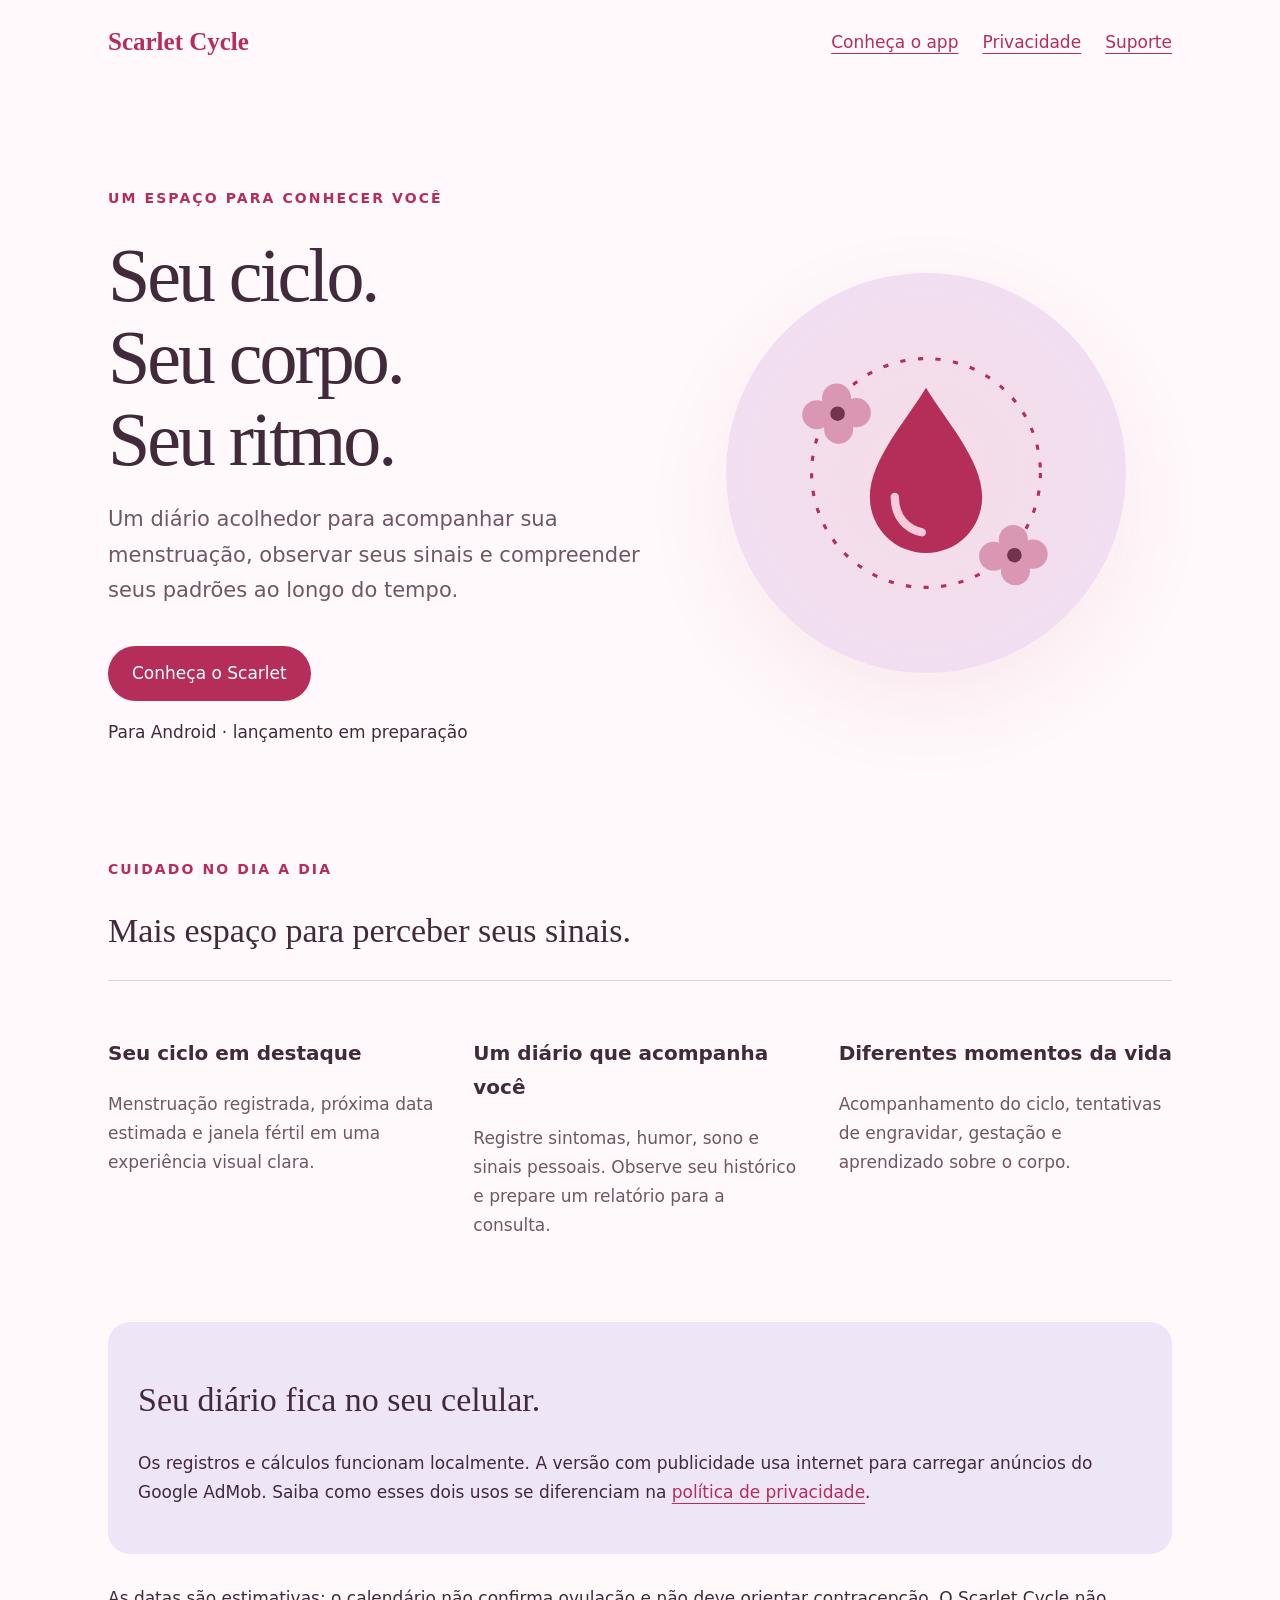
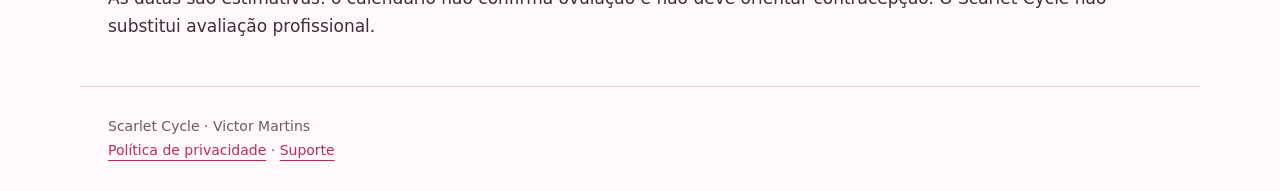
==== scarlet-cycle/index.html @ 193ae968 "Publica site Scarlet Cycle com privacidade, suporte e app-ads.txt" ====
<!doctype html><html lang="pt-BR"><head><meta charset="utf-8"><meta name="viewport" content="width=device-width,initial-scale=1"><meta name="description" content="Scarlet Cycle: diário menstrual, estimativas do ciclo e acompanhamento pessoal no seu celular."><title>Scarlet Cycle — Seu ciclo, seu ritmo</title><link rel="stylesheet" href="style.css"></head><body><header><a class="brand" href="./">Scarlet Cycle</a><nav aria-label="Navegação principal"><a href="#recursos">Conheça o app</a><a href="privacidade.html">Privacidade</a><a href="suporte.html">Suporte</a></nav></header><main><section class="hero"><div><span class="eyebrow">Um espaço para conhecer você</span><h1>Seu ciclo.<br>Seu corpo.<br>Seu ritmo.</h1><p class="lead">Um diário acolhedor para acompanhar sua menstruação, observar seus sinais e compreender seus padrões ao longo do tempo.</p><a class="button" href="#recursos">Conheça o Scarlet</a><p>Para Android · lançamento em preparação</p></div><div class="art"><svg viewBox="0 0 300 300" role="img" aria-label="Gota escarlate dentro de um ciclo com flores"><circle cx="150" cy="150" r="110" fill="none" stroke="#b52e59" stroke-width="3" stroke-dasharray="5 12"/><path d="M150 68C133 97 96 137 96 173a54 54 0 00108 0c0-36-37-76-54-105Z" fill="#b52e59"/><path d="M120 173c0 20 12 31 26 34" fill="none" stroke="#f8cadb" stroke-width="8" stroke-linecap="round"/><g fill="#d997b4"><circle cx="64" cy="78" r="14"/><circle cx="45" cy="94" r="14"/><circle cx="66" cy="108" r="14"/><circle cx="83" cy="92" r="14"/><circle cx="234" cy="214" r="14"/><circle cx="215" cy="230" r="14"/><circle cx="236" cy="244" r="14"/><circle cx="253" cy="228" r="14"/></g><g fill="#73334f"><circle cx="65" cy="93" r="7"/><circle cx="235" cy="229" r="7"/></g></svg></div></section><section id="recursos"><span class="eyebrow">Cuidado no dia a dia</span><h2>Mais espaço para perceber seus sinais.</h2><div class="features"><article><h3>Seu ciclo em destaque</h3><p>Menstruação registrada, próxima data estimada e janela fértil em uma experiência visual clara.</p></article><article><h3>Um diário que acompanha você</h3><p>Registre sintomas, humor, sono e sinais pessoais. Observe seu histórico e prepare um relatório para a consulta.</p></article><article><h3>Diferentes momentos da vida</h3><p>Acompanhamento do ciclo, tentativas de engravidar, gestação e aprendizado sobre o corpo.</p></article></div></section><section class="note"><h2>Seu diário fica no seu celular.</h2><p>Os registros e cálculos funcionam localmente. A versão com publicidade usa internet para carregar anúncios do Google AdMob. Saiba como esses dois usos se diferenciam na <a href="privacidade.html">política de privacidade</a>.</p></section><p>As datas são estimativas: o calendário não confirma ovulação e não deve orientar contracepção. O Scarlet Cycle não substitui avaliação profissional.</p></main><footer>Scarlet Cycle · Victor Martins<br><a href="privacidade.html">Política de privacidade</a> · <a href="suporte.html">Suporte</a></footer></body></html>
---- scarlet-cycle/style.css ----
:root{--ink:#412b3a;--red:#b52e59;--muted:#705765}*{box-sizing:border-box}body{margin:0;color:var(--ink);background:#fff9fb;font:17px/1.7 system-ui,sans-serif}a{color:var(--red);text-underline-offset:5px}a:focus-visible{outline:3px solid #73334f;outline-offset:5px}header,footer,main{max-width:1120px;margin:auto;padding:28px}header{display:flex;align-items:center;justify-content:space-between;gap:24px}nav{display:flex;gap:24px;flex-wrap:wrap}.brand{font:700 25px Georgia,serif;text-decoration:none}.hero{display:grid;grid-template-columns:1.25fr 1fr;align-items:center;gap:60px;padding:70px 0 90px}.eyebrow{font-size:14px;letter-spacing:.15em;text-transform:uppercase;color:var(--red);font-weight:700}h1{font:400 clamp(42px,6vw,76px)/1.08 Georgia,serif;letter-spacing:-.04em;margin:22px 0}h2{font:400 34px/1.2 Georgia,serif}h3{font-size:20px}.lead{font-size:21px;color:var(--muted);max-width:600px}.button{display:inline-block;background:var(--red);color:white;padding:13px 24px;border-radius:30px;text-decoration:none;margin-top:16px}.art{width:100%;max-width:400px;aspect-ratio:1;border-radius:50%;background:radial-gradient(circle,#f6dce7,#efe0f5);display:grid;place-items:center;box-shadow:0 30px 90px #b52e5915}.art svg{width:78%;height:78%}.features{display:grid;grid-template-columns:repeat(3,1fr);gap:32px;border-top:1px solid #e8cdd8;padding:35px 0}.features p{color:var(--muted)}.note{background:#eee5f6;padding:30px;border-radius:22px;margin:30px 0}.legal{max-width:800px}.legal h1{font-size:48px}.legal h2{font-size:27px;margin-top:36px}footer{border-top:1px solid #e8cdd8;font-size:14px;color:var(--muted)}@media(max-width:700px){header{align-items:flex-start;flex-direction:column}.hero{grid-template-columns:1fr;padding:35px 0;gap:30px}.art{max-width:280px;margin:auto}.features{grid-template-columns:1fr;gap:12px}main,header,footer{padding:22px}nav{gap:18px}.legal h1{font-size:38px}}
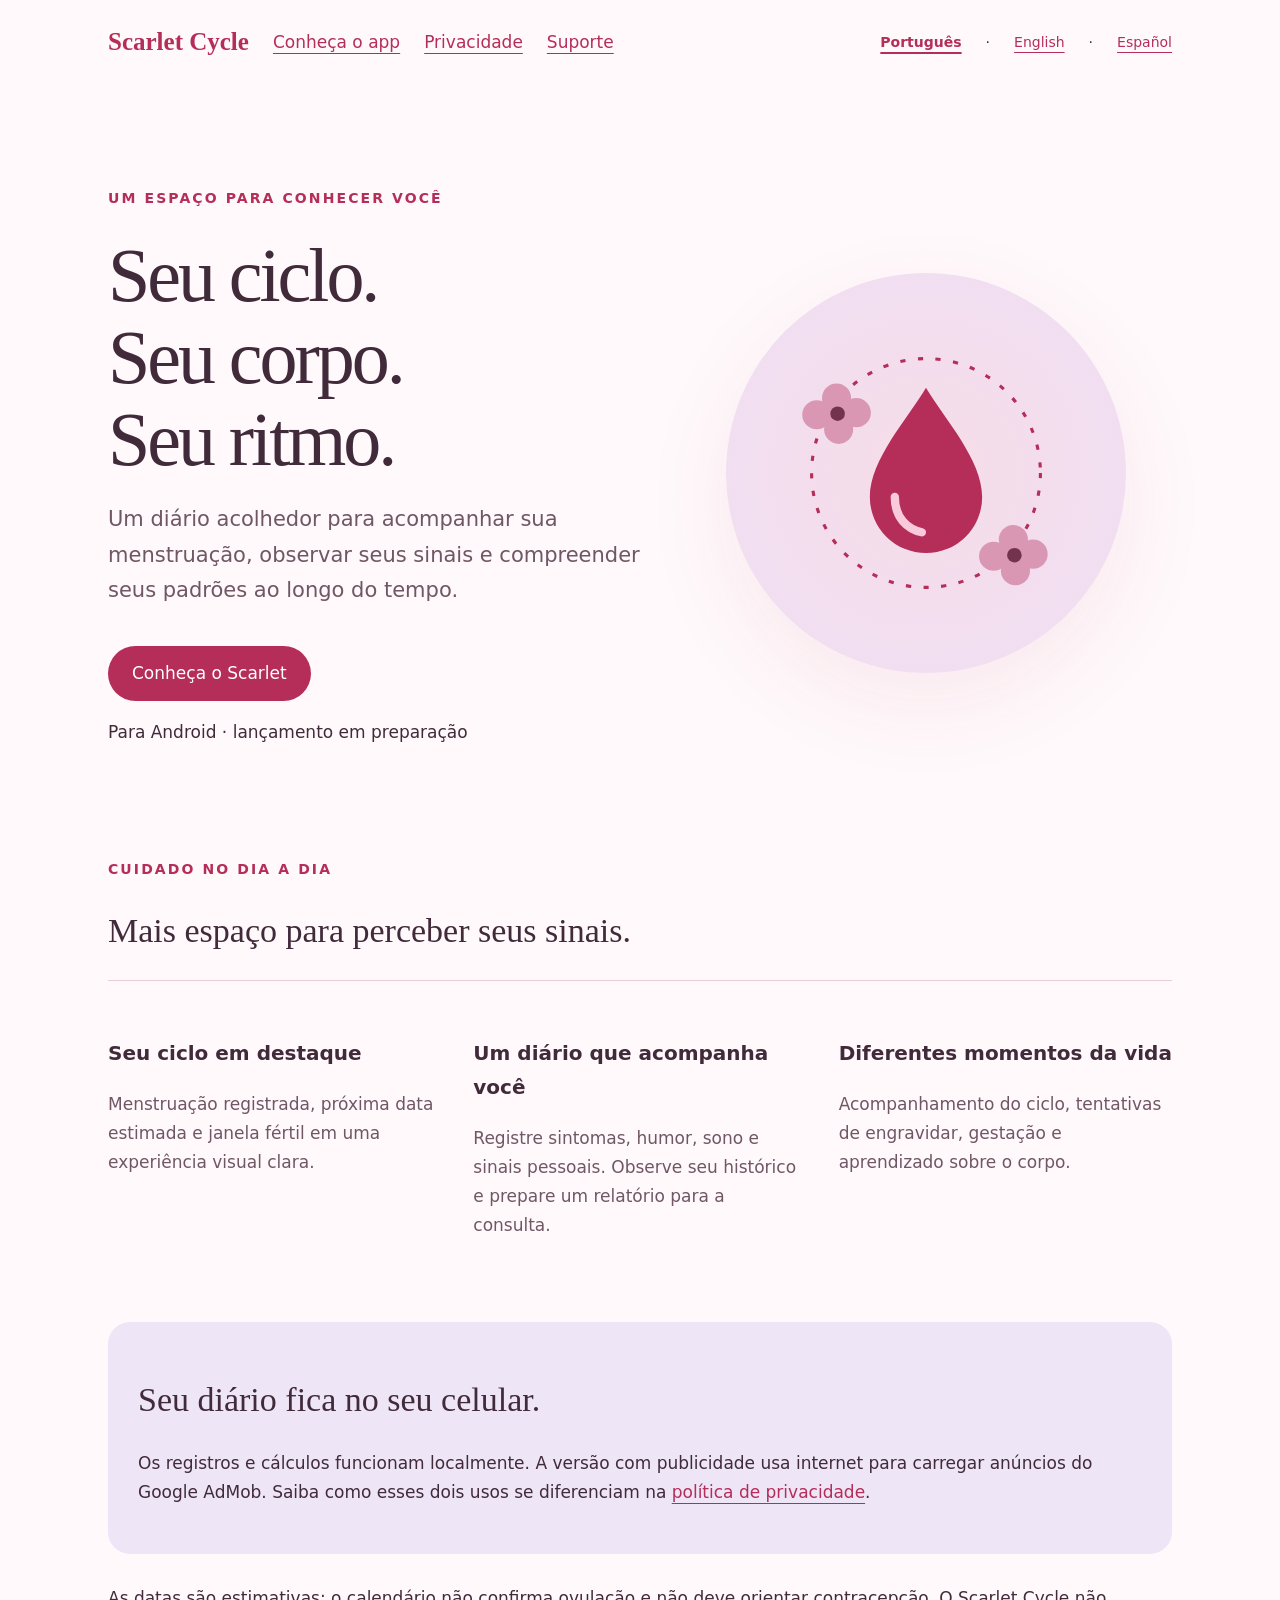
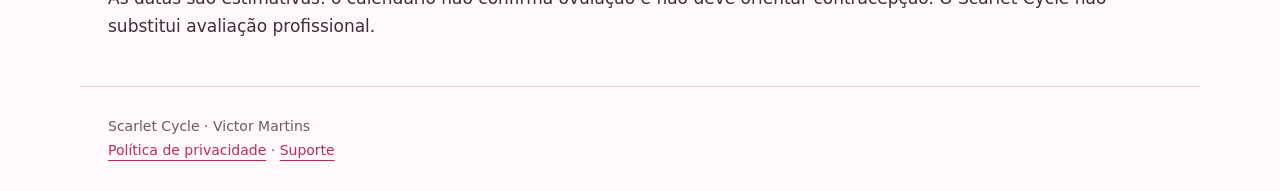
==== commit a693132a: "Traduz site Scarlet Cycle para inglês e espanhol" ====
--- a/scarlet-cycle/index.html
+++ b/scarlet-cycle/index.html
@@ -1 +1,2 @@
-<!doctype html><html lang="pt-BR"><head><meta charset="utf-8"><meta name="viewport" content="width=device-width,initial-scale=1"><meta name="description" content="Scarlet Cycle: diário menstrual, estimativas do ciclo e acompanhamento pessoal no seu celular."><title>Scarlet Cycle — Seu ciclo, seu ritmo</title><link rel="stylesheet" href="style.css"></head><body><header><a class="brand" href="./">Scarlet Cycle</a><nav aria-label="Navegação principal"><a href="#recursos">Conheça o app</a><a href="privacidade.html">Privacidade</a><a href="suporte.html">Suporte</a></nav></header><main><section class="hero"><div><span class="eyebrow">Um espaço para conhecer você</span><h1>Seu ciclo.<br>Seu corpo.<br>Seu ritmo.</h1><p class="lead">Um diário acolhedor para acompanhar sua menstruação, observar seus sinais e compreender seus padrões ao longo do tempo.</p><a class="button" href="#recursos">Conheça o Scarlet</a><p>Para Android · lançamento em preparação</p></div><div class="art"><svg viewBox="0 0 300 300" role="img" aria-label="Gota escarlate dentro de um ciclo com flores"><circle cx="150" cy="150" r="110" fill="none" stroke="#b52e59" stroke-width="3" stroke-dasharray="5 12"/><path d="M150 68C133 97 96 137 96 173a54 54 0 00108 0c0-36-37-76-54-105Z" fill="#b52e59"/><path d="M120 173c0 20 12 31 26 34" fill="none" stroke="#f8cadb" stroke-width="8" stroke-linecap="round"/><g fill="#d997b4"><circle cx="64" cy="78" r="14"/><circle cx="45" cy="94" r="14"/><circle cx="66" cy="108" r="14"/><circle cx="83" cy="92" r="14"/><circle cx="234" cy="214" r="14"/><circle cx="215" cy="230" r="14"/><circle cx="236" cy="244" r="14"/><circle cx="253" cy="228" r="14"/></g><g fill="#73334f"><circle cx="65" cy="93" r="7"/><circle cx="235" cy="229" r="7"/></g></svg></div></section><section id="recursos"><span class="eyebrow">Cuidado no dia a dia</span><h2>Mais espaço para perceber seus sinais.</h2><div class="features"><article><h3>Seu ciclo em destaque</h3><p>Menstruação registrada, próxima data estimada e janela fértil em uma experiência visual clara.</p></article><article><h3>Um diário que acompanha você</h3><p>Registre sintomas, humor, sono e sinais pessoais. Observe seu histórico e prepare um relatório para a consulta.</p></article><article><h3>Diferentes momentos da vida</h3><p>Acompanhamento do ciclo, tentativas de engravidar, gestação e aprendizado sobre o corpo.</p></article></div></section><section class="note"><h2>Seu diário fica no seu celular.</h2><p>Os registros e cálculos funcionam localmente. A versão com publicidade usa internet para carregar anúncios do Google AdMob. Saiba como esses dois usos se diferenciam na <a href="privacidade.html">política de privacidade</a>.</p></section><p>As datas são estimativas: o calendário não confirma ovulação e não deve orientar contracepção. O Scarlet Cycle não substitui avaliação profissional.</p></main><footer>Scarlet Cycle · Victor Martins<br><a href="privacidade.html">Política de privacidade</a> · <a href="suporte.html">Suporte</a></footer></body></html>
+<!doctype html><html lang="pt-BR"><head><meta charset="utf-8"><meta name="viewport" content="width=device-width,initial-scale=1"><meta name="description" content="Scarlet Cycle: diário menstrual, estimativas do ciclo e acompanhamento pessoal no seu celular."><title>Scarlet Cycle — Seu ciclo, seu ritmo</title><link rel="stylesheet" href="style.css"></head><body><header><a class="brand" href="./">Scarlet Cycle</a><nav aria-label="Navegação principal"><a href="#recursos">Conheça o app</a><a href="privacidade.html">Privacidade</a><a href="suporte.html">Suporte</a></nav><nav class="languages" aria-label="Language / Idioma"><a lang="pt" href="index.html" aria-current="page">Português</a> · <a lang="en" href="index.en.html">English</a> · <a lang="es" href="index.es.html">Español</a></nav></header><main><section class="hero"><div><span class="eyebrow">Um espaço para conhecer você</span><h1>Seu ciclo.<br>Seu corpo.<br>Seu ritmo.</h1><p class="lead">Um diário acolhedor para acompanhar sua menstruação, observar seus sinais e compreender seus padrões ao longo do tempo.</p><a class="button" href="#recursos">Conheça o Scarlet</a><p>Para Android · lançamento em preparação</p></div><div class="art"><svg viewBox="0 0 300 300" role="img" aria-label="Gota escarlate dentro de um ciclo com flores"><circle cx="150" cy="150" r="110" fill="none" stroke="#b52e59" stroke-width="3" stroke-dasharray="5 12"/><path d="M150 68C133 97 96 137 96 173a54 54 0 00108 0c0-36-37-76-54-105Z" fill="#b52e59"/><path d="M120 173c0 20 12 31 26 34" fill="none" stroke="#f8cadb" stroke-width="8" stroke-linecap="round"/><g fill="#d997b4"><circle cx="64" cy="78" r="14"/><circle cx="45" cy="94" r="14"/><circle cx="66" cy="108" r="14"/><circle cx="83" cy="92" r="14"/><circle cx="234" cy="214" r="14"/><circle cx="215" cy="230" r="14"/><circle cx="236" cy="244" r="14"/><circle cx="253" cy="228" r="14"/></g><g fill="#73334f"><circle cx="65" cy="93" r="7"/><circle cx="235" cy="229" r="7"/></g></svg></div></section><section id="recursos"><span class="eyebrow">Cuidado no dia a dia</span><h2>Mais espaço para perceber seus sinais.</h2><div class="features"><article><h3>Seu ciclo em destaque</h3><p>Menstruação registrada, próxima data estimada e janela fértil em uma experiência visual clara.</p></article><article><h3>Um diário que acompanha você</h3><p>Registre sintomas, humor, sono e sinais pessoais. Observe seu histórico e prepare um relatório para a consulta.</p></article><article><h3>Diferentes momentos da vida</h3><p>Acompanhamento do ciclo, tentativas de engravidar, gestação e aprendizado sobre o corpo.</p></article></div></section><section class="note"><h2>Seu diário fica no seu celular.</h2><p>Os registros e cálculos funcionam localmente. A versão com publicidade usa internet para carregar anúncios do Google AdMob. Saiba como esses dois usos se diferenciam na <a href="privacidade.html">política de privacidade</a>.</p></section><p>As datas são estimativas: o calendário não confirma ovulação e não deve orientar contracepção. O Scarlet Cycle não substitui avaliação profissional.</p></main><footer>Scarlet Cycle · Victor Martins<br><a href="privacidade.html">Política de privacidade</a> · <a href="suporte.html">Suporte</a></footer></body></html>
+
--- a/scarlet-cycle/style.css
+++ b/scarlet-cycle/style.css
@@ -1 +1,3 @@
 :root{--ink:#412b3a;--red:#b52e59;--muted:#705765}*{box-sizing:border-box}body{margin:0;color:var(--ink);background:#fff9fb;font:17px/1.7 system-ui,sans-serif}a{color:var(--red);text-underline-offset:5px}a:focus-visible{outline:3px solid #73334f;outline-offset:5px}header,footer,main{max-width:1120px;margin:auto;padding:28px}header{display:flex;align-items:center;justify-content:space-between;gap:24px}nav{display:flex;gap:24px;flex-wrap:wrap}.brand{font:700 25px Georgia,serif;text-decoration:none}.hero{display:grid;grid-template-columns:1.25fr 1fr;align-items:center;gap:60px;padding:70px 0 90px}.eyebrow{font-size:14px;letter-spacing:.15em;text-transform:uppercase;color:var(--red);font-weight:700}h1{font:400 clamp(42px,6vw,76px)/1.08 Georgia,serif;letter-spacing:-.04em;margin:22px 0}h2{font:400 34px/1.2 Georgia,serif}h3{font-size:20px}.lead{font-size:21px;color:var(--muted);max-width:600px}.button{display:inline-block;background:var(--red);color:white;padding:13px 24px;border-radius:30px;text-decoration:none;margin-top:16px}.art{width:100%;max-width:400px;aspect-ratio:1;border-radius:50%;background:radial-gradient(circle,#f6dce7,#efe0f5);display:grid;place-items:center;box-shadow:0 30px 90px #b52e5915}.art svg{width:78%;height:78%}.features{display:grid;grid-template-columns:repeat(3,1fr);gap:32px;border-top:1px solid #e8cdd8;padding:35px 0}.features p{color:var(--muted)}.note{background:#eee5f6;padding:30px;border-radius:22px;margin:30px 0}.legal{max-width:800px}.legal h1{font-size:48px}.legal h2{font-size:27px;margin-top:36px}footer{border-top:1px solid #e8cdd8;font-size:14px;color:var(--muted)}@media(max-width:700px){header{align-items:flex-start;flex-direction:column}.hero{grid-template-columns:1fr;padding:35px 0;gap:30px}.art{max-width:280px;margin:auto}.features{grid-template-columns:1fr;gap:12px}main,header,footer{padding:22px}nav{gap:18px}.legal h1{font-size:38px}}
+
+header{flex-wrap:wrap}.languages{font-size:14px;margin-left:auto}.languages a[aria-current=page]{font-weight:700;text-decoration-thickness:2px}@media(max-width:700px){.languages{margin-left:0}}
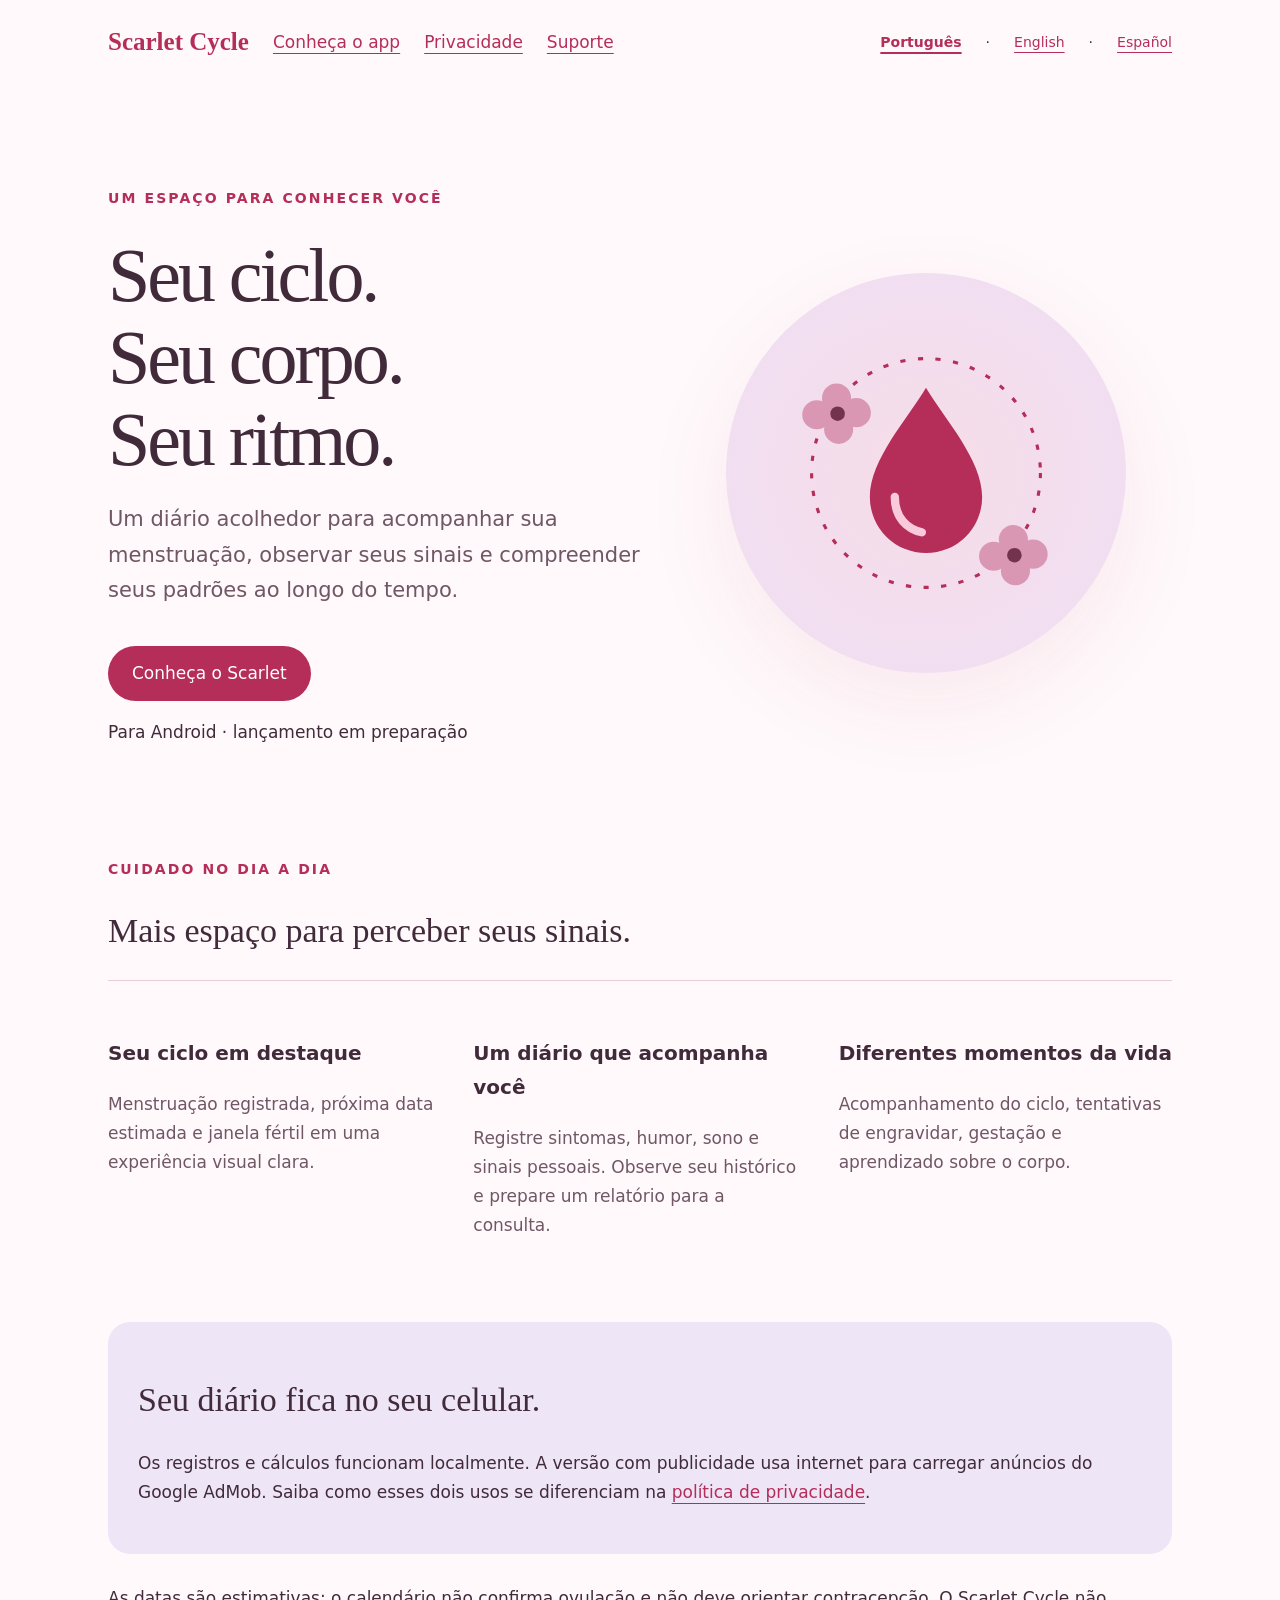
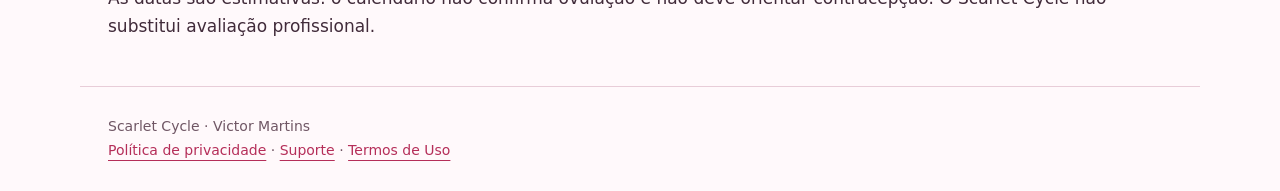
==== commit a735bf18: "Publica termos de uso do Scarlet em portugues ingles e espanhol" ====
--- a/scarlet-cycle/index.html
+++ b/scarlet-cycle/index.html
@@ -1,2 +1,3 @@
-<!doctype html><html lang="pt-BR"><head><meta charset="utf-8"><meta name="viewport" content="width=device-width,initial-scale=1"><meta name="description" content="Scarlet Cycle: diário menstrual, estimativas do ciclo e acompanhamento pessoal no seu celular."><title>Scarlet Cycle — Seu ciclo, seu ritmo</title><link rel="stylesheet" href="style.css"></head><body><header><a class="brand" href="./">Scarlet Cycle</a><nav aria-label="Navegação principal"><a href="#recursos">Conheça o app</a><a href="privacidade.html">Privacidade</a><a href="suporte.html">Suporte</a></nav><nav class="languages" aria-label="Language / Idioma"><a lang="pt" href="index.html" aria-current="page">Português</a> · <a lang="en" href="index.en.html">English</a> · <a lang="es" href="index.es.html">Español</a></nav></header><main><section class="hero"><div><span class="eyebrow">Um espaço para conhecer você</span><h1>Seu ciclo.<br>Seu corpo.<br>Seu ritmo.</h1><p class="lead">Um diário acolhedor para acompanhar sua menstruação, observar seus sinais e compreender seus padrões ao longo do tempo.</p><a class="button" href="#recursos">Conheça o Scarlet</a><p>Para Android · lançamento em preparação</p></div><div class="art"><svg viewBox="0 0 300 300" role="img" aria-label="Gota escarlate dentro de um ciclo com flores"><circle cx="150" cy="150" r="110" fill="none" stroke="#b52e59" stroke-width="3" stroke-dasharray="5 12"/><path d="M150 68C133 97 96 137 96 173a54 54 0 00108 0c0-36-37-76-54-105Z" fill="#b52e59"/><path d="M120 173c0 20 12 31 26 34" fill="none" stroke="#f8cadb" stroke-width="8" stroke-linecap="round"/><g fill="#d997b4"><circle cx="64" cy="78" r="14"/><circle cx="45" cy="94" r="14"/><circle cx="66" cy="108" r="14"/><circle cx="83" cy="92" r="14"/><circle cx="234" cy="214" r="14"/><circle cx="215" cy="230" r="14"/><circle cx="236" cy="244" r="14"/><circle cx="253" cy="228" r="14"/></g><g fill="#73334f"><circle cx="65" cy="93" r="7"/><circle cx="235" cy="229" r="7"/></g></svg></div></section><section id="recursos"><span class="eyebrow">Cuidado no dia a dia</span><h2>Mais espaço para perceber seus sinais.</h2><div class="features"><article><h3>Seu ciclo em destaque</h3><p>Menstruação registrada, próxima data estimada e janela fértil em uma experiência visual clara.</p></article><article><h3>Um diário que acompanha você</h3><p>Registre sintomas, humor, sono e sinais pessoais. Observe seu histórico e prepare um relatório para a consulta.</p></article><article><h3>Diferentes momentos da vida</h3><p>Acompanhamento do ciclo, tentativas de engravidar, gestação e aprendizado sobre o corpo.</p></article></div></section><section class="note"><h2>Seu diário fica no seu celular.</h2><p>Os registros e cálculos funcionam localmente. A versão com publicidade usa internet para carregar anúncios do Google AdMob. Saiba como esses dois usos se diferenciam na <a href="privacidade.html">política de privacidade</a>.</p></section><p>As datas são estimativas: o calendário não confirma ovulação e não deve orientar contracepção. O Scarlet Cycle não substitui avaliação profissional.</p></main><footer>Scarlet Cycle · Victor Martins<br><a href="privacidade.html">Política de privacidade</a> · <a href="suporte.html">Suporte</a></footer></body></html>
+<!doctype html><html lang="pt-BR"><head><meta charset="utf-8"><meta name="viewport" content="width=device-width,initial-scale=1"><meta name="description" content="Scarlet Cycle: diário menstrual, estimativas do ciclo e acompanhamento pessoal no seu celular."><title>Scarlet Cycle — Seu ciclo, seu ritmo</title><link rel="stylesheet" href="style.css"></head><body><header><a class="brand" href="./">Scarlet Cycle</a><nav aria-label="Navegação principal"><a href="#recursos">Conheça o app</a><a href="privacidade.html">Privacidade</a><a href="suporte.html">Suporte</a></nav><nav class="languages" aria-label="Language / Idioma"><a lang="pt" href="index.html" aria-current="page">Português</a> · <a lang="en" href="index.en.html">English</a> · <a lang="es" href="index.es.html">Español</a></nav></header><main><section class="hero"><div><span class="eyebrow">Um espaço para conhecer você</span><h1>Seu ciclo.<br>Seu corpo.<br>Seu ritmo.</h1><p class="lead">Um diário acolhedor para acompanhar sua menstruação, observar seus sinais e compreender seus padrões ao longo do tempo.</p><a class="button" href="#recursos">Conheça o Scarlet</a><p>Para Android · lançamento em preparação</p></div><div class="art"><svg viewBox="0 0 300 300" role="img" aria-label="Gota escarlate dentro de um ciclo com flores"><circle cx="150" cy="150" r="110" fill="none" stroke="#b52e59" stroke-width="3" stroke-dasharray="5 12"/><path d="M150 68C133 97 96 137 96 173a54 54 0 00108 0c0-36-37-76-54-105Z" fill="#b52e59"/><path d="M120 173c0 20 12 31 26 34" fill="none" stroke="#f8cadb" stroke-width="8" stroke-linecap="round"/><g fill="#d997b4"><circle cx="64" cy="78" r="14"/><circle cx="45" cy="94" r="14"/><circle cx="66" cy="108" r="14"/><circle cx="83" cy="92" r="14"/><circle cx="234" cy="214" r="14"/><circle cx="215" cy="230" r="14"/><circle cx="236" cy="244" r="14"/><circle cx="253" cy="228" r="14"/></g><g fill="#73334f"><circle cx="65" cy="93" r="7"/><circle cx="235" cy="229" r="7"/></g></svg></div></section><section id="recursos"><span class="eyebrow">Cuidado no dia a dia</span><h2>Mais espaço para perceber seus sinais.</h2><div class="features"><article><h3>Seu ciclo em destaque</h3><p>Menstruação registrada, próxima data estimada e janela fértil em uma experiência visual clara.</p></article><article><h3>Um diário que acompanha você</h3><p>Registre sintomas, humor, sono e sinais pessoais. Observe seu histórico e prepare um relatório para a consulta.</p></article><article><h3>Diferentes momentos da vida</h3><p>Acompanhamento do ciclo, tentativas de engravidar, gestação e aprendizado sobre o corpo.</p></article></div></section><section class="note"><h2>Seu diário fica no seu celular.</h2><p>Os registros e cálculos funcionam localmente. A versão com publicidade usa internet para carregar anúncios do Google AdMob. Saiba como esses dois usos se diferenciam na <a href="privacidade.html">política de privacidade</a>.</p></section><p>As datas são estimativas: o calendário não confirma ovulação e não deve orientar contracepção. O Scarlet Cycle não substitui avaliação profissional.</p></main><footer>Scarlet Cycle · Victor Martins<br><a href="privacidade.html">Política de privacidade</a> · <a href="suporte.html">Suporte</a> · <a href='termos.html'>Termos de Uso</a></footer></body></html>
 
+
